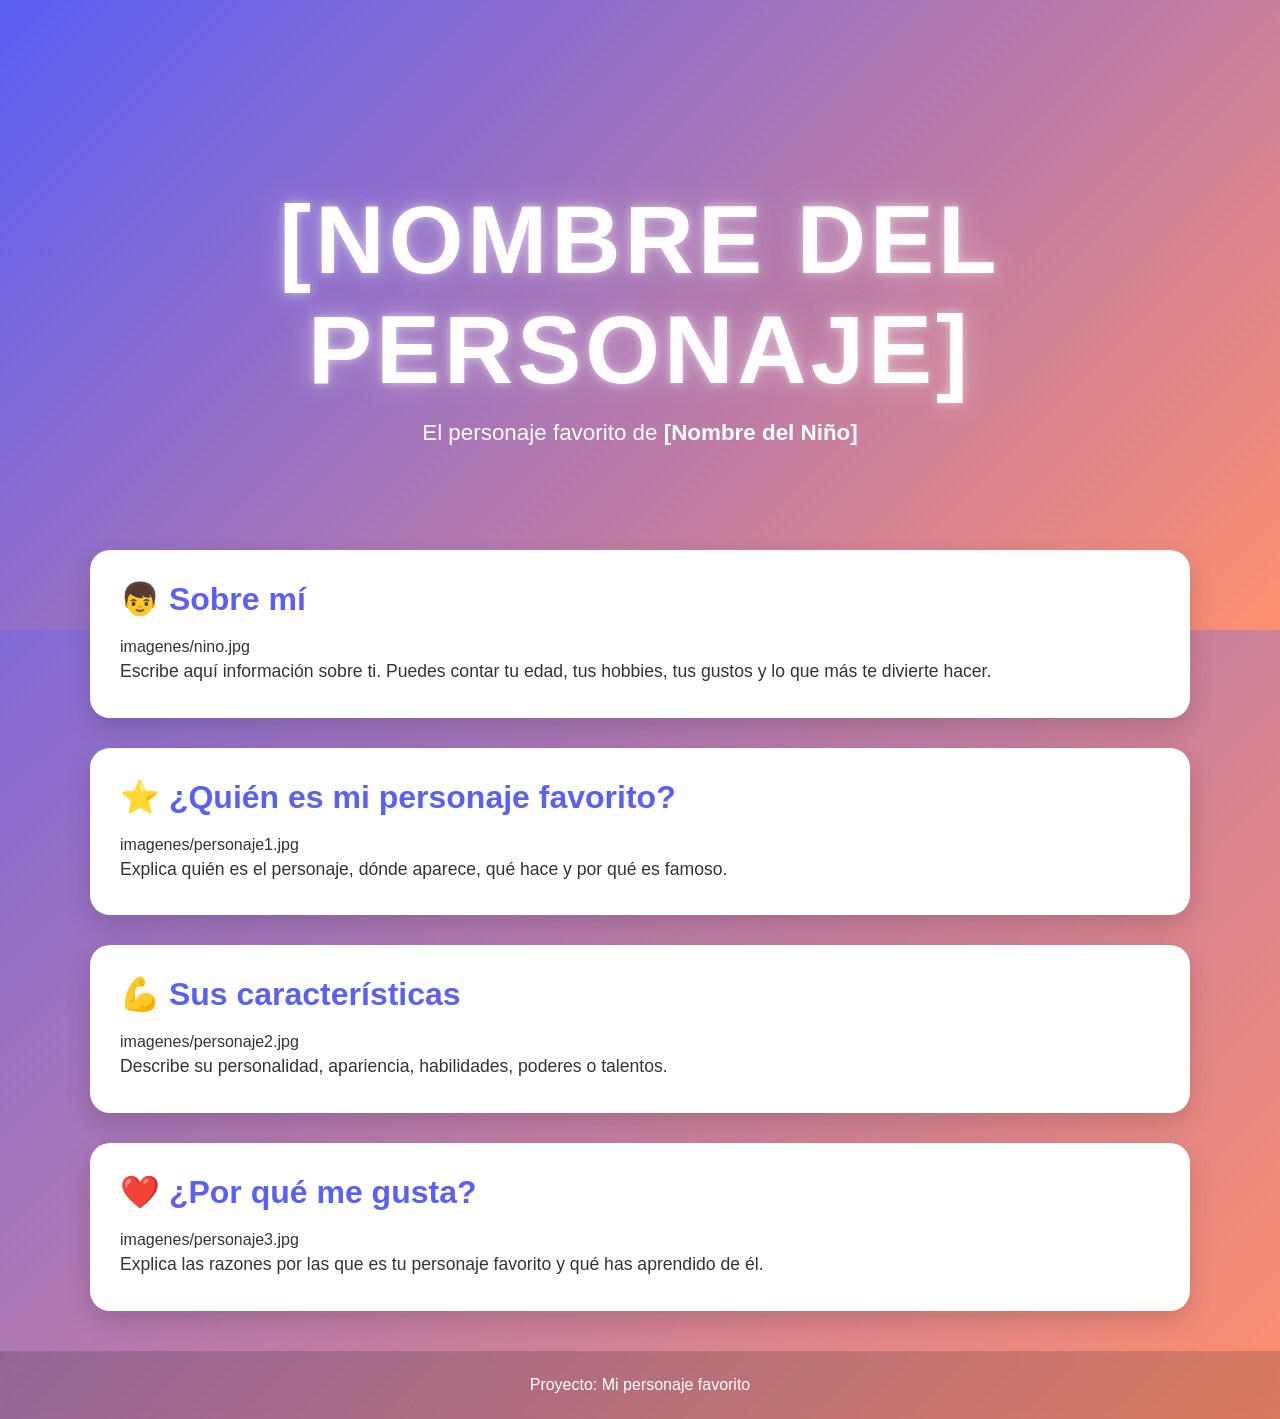
==== docs/personajeFavorito/index.html @ 12eefc93 "Automated update" ====
<!DOCTYPE html>
<html lang="es">

<head>
    <meta charset="UTF-8">
    <meta name="viewport" content="width=device-width, initial-scale=1.0">
    <title>[Nombre del Personaje]</title>
    <link rel="stylesheet" href="style.css">
</head>

<body>

    <header class="hero">
        <div class="hero-content">
            <h1>[NOMBRE DEL PERSONAJE]</h1>
            <p>El personaje favorito de <strong>[Nombre del Niño]</strong></p>
        </div>
    </header>

    <main>

        <section class="card">
            <h2>👦 Sobre mí</h2>
            imagenes/nino.jpg

            <p>
                Escribe aquí información sobre ti.
                Puedes contar tu edad, tus hobbies,
                tus gustos y lo que más te divierte hacer.
            </p>
        </section>

        <section class="card">
            <h2>⭐ ¿Quién es mi personaje favorito?</h2>
            imagenes/personaje1.jpg

            <p>
                Explica quién es el personaje, dónde aparece,
                qué hace y por qué es famoso.
            </p>
        </section>

        <section class="card">
            <h2>💪 Sus características</h2>
            imagenes/personaje2.jpg

            <p>
                Describe su personalidad, apariencia,
                habilidades, poderes o talentos.
            </p>
        </section>

        <section class="card">
            <h2>❤️ ¿Por qué me gusta?</h2>
            imagenes/personaje3.jpg

            <p>
                Explica las razones por las que es tu personaje favorito
                y qué has aprendido de él.
            </p>
        </section>

    </main>

    <footer>
        <p>Proyecto: Mi personaje favorito</p>
    </footer>

</body>

</html>
---- docs/personajeFavorito/style.css ----
/*======================================
  PALETA DE COLORES
======================================*/
:root {
    --color-primario: #5b5ff5;
    --color-secundario: #ff8f70;
}

/*======================================
  CONFIGURACIÓN GENERAL
======================================*/
* {
    margin: 0;
    padding: 0;
    box-sizing: border-box;
}

body {
    font-family: "Segoe UI", Arial, sans-serif;

    background: linear-gradient(
        135deg,
        var(--color-primario),
        var(--color-secundario)
    );

    min-height: 100vh;
    color: #333;
}

/*======================================
  HERO
======================================*/
.hero {
    height: 70vh;

    display: flex;
    justify-content: center;
    align-items: center;

    text-align: center;

    background: linear-gradient(
        135deg,
        var(--color-primario),
        var(--color-secundario)
    );

    color: white;
}

.hero-content {
    animation: aparecer 1.5s ease;
}

.hero h1 {
    font-size: clamp(3rem, 8vw, 6rem);
    letter-spacing: 4px;
    text-transform: uppercase;

    text-shadow:
        0 0 10px rgba(255,255,255,.5),
        0 0 30px rgba(255,255,255,.3);

    animation: flotar 3s ease-in-out infinite;
}

.hero p {
    font-size: 1.4rem;
    margin-top: 15px;
}

/*======================================
  CONTENEDOR
======================================*/
main {
    width: 90%;
    max-width: 1100px;

    margin: -80px auto 40px;
}

/*======================================
  TARJETAS
======================================*/
.card {
    background: white;

    margin-bottom: 30px;
    padding: 30px;

    border-radius: 20px;

    box-shadow: 0 10px 25px rgba(0,0,0,.15);

    transition: .3s;
}

.card:hover {
    transform: translateY(-8px);
}

.card h2 {
    color: var(--color-primario);
    margin-bottom: 20px;
    font-size: 2rem;
}

.card img {
    width: 100%;
    max-width: 450px;

    display: block;
    margin: 20px auto;

    border-radius: 15px;

    transition: .4s;
}

.card img:hover {
    transform: scale(1.05);
}

.card p {
    font-size: 1.1rem;
    line-height: 1.8;
}

/*======================================
  FOOTER
======================================*/
footer {
    text-align: center;

    padding: 25px;

    color: white;

    background: rgba(0,0,0,.15);

    backdrop-filter: blur(5px);
}

/*======================================
  ANIMACIONES
======================================*/
@keyframes aparecer {
    from {
        opacity: 0;
        transform: translateY(40px);
    }

    to {
        opacity: 1;
        transform: translateY(0);
    }
}

@keyframes flotar {
    0% {
        transform: translateY(0);
    }

    50% {
        transform: translateY(-10px);
    }

    100% {
        transform: translateY(0);
    }
}

/*======================================
  RESPONSIVE
======================================*/
@media (max-width: 768px) {

    .hero {
        height: 55vh;
    }

    .hero p {
        font-size: 1rem;
    }

    .card {
        padding: 20px;
    }

    .card h2 {
        font-size: 1.5rem;
    }
}
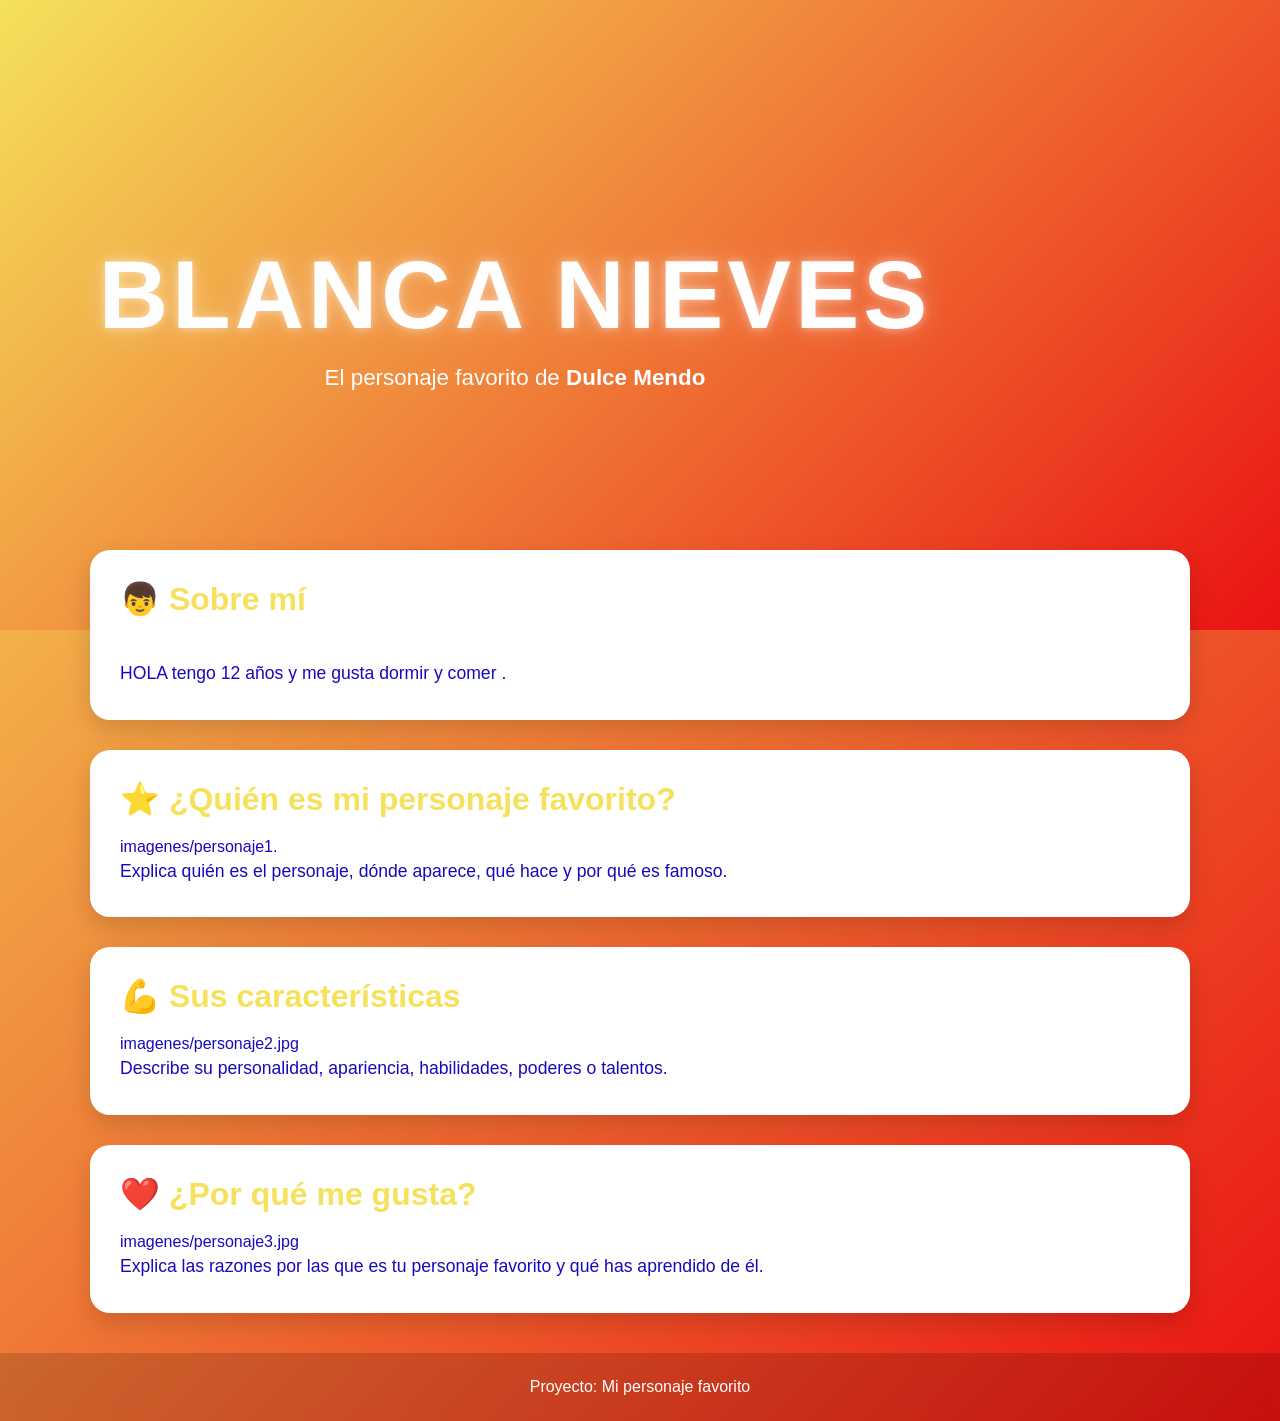
==== commit 9b51a855: "holi" ====
--- a/docs/personajeFavorito/index.html
+++ b/docs/personajeFavorito/index.html
@@ -4,7 +4,7 @@
 <head>
     <meta charset="UTF-8">
     <meta name="viewport" content="width=device-width, initial-scale=1.0">
-    <title>[Nombre del Personaje]</title>
+    <title>Blanca Nieves </title>
     <link rel="stylesheet" href="style.css">
 </head>
 
@@ -12,27 +12,26 @@
 
     <header class="hero">
         <div class="hero-content">
-            <h1>[NOMBRE DEL PERSONAJE]</h1>
-            <p>El personaje favorito de <strong>[Nombre del Niño]</strong></p>
+            <h1>Blanca Nieves </h1>
+            <p>El personaje favorito de <strong>Dulce Mendo</strong></p>
         </div>
+        <img style="width:250px" src="https://imgs.search.brave.com/Q2C6mHw-mnViau_iDDdBLEyvO3ag22Cq3EG4BIh1IJY/rs:fit:860:0:0:0/g:ce/aHR0cHM6Ly9pLnBp/bmltZy5jb20vb3Jp/Z2luYWxzLzRjL2Fj/LzhjLzRjYWM4Y2Jj/NTlkYTk2N2EwNzJm/NzI0NDFmYjYwYzFi/LmpwZw" alt="">
     </header>
 
     <main>
 
         <section class="card">
             <h2>👦 Sobre mí</h2>
-            imagenes/nino.jpg
+            <img style="width: 150px;" src="https://imgs.search.brave.com/FwH04xYhnoSxITOkEpq4zJwIgS7weQuHlsrBx-HYmLY/rs:fit:860:0:0:0/g:ce/aHR0cHM6Ly9pLnBp/bmltZy5jb20vb3Jp/Z2luYWxzL2FkLzQx/LzFmL2FkNDExZmMw/MWZhY2UwYmJjN2Y3/NzNkYTRlZmU2Mjgz/LmpwZw" alt="">
 
             <p>
-                Escribe aquí información sobre ti.
-                Puedes contar tu edad, tus hobbies,
-                tus gustos y lo que más te divierte hacer.
+             HOLA tengo 12 años y me gusta dormir y comer .
             </p>
         </section>
 
         <section class="card">
             <h2>⭐ ¿Quién es mi personaje favorito?</h2>
-            imagenes/personaje1.jpg
+            imagenes/personaje1.
 
             <p>
                 Explica quién es el personaje, dónde aparece,
--- a/docs/personajeFavorito/style.css
+++ b/docs/personajeFavorito/style.css
@@ -2,8 +2,8 @@
   PALETA DE COLORES
 ======================================*/
 :root {
-    --color-primario: #5b5ff5;
-    --color-secundario: #ff8f70;
+    --color-primario: #f5e15b;
+    --color-secundario: #ea1212;
 }
 
 /*======================================
@@ -25,7 +25,7 @@
     );
 
     min-height: 100vh;
-    color: #333;
+    color: #1809bb;
 }
 
 /*======================================
@@ -46,7 +46,7 @@
         var(--color-secundario)
     );
 
-    color: white;
+    color: rgb(255, 254, 255);
 }
 
 .hero-content {
